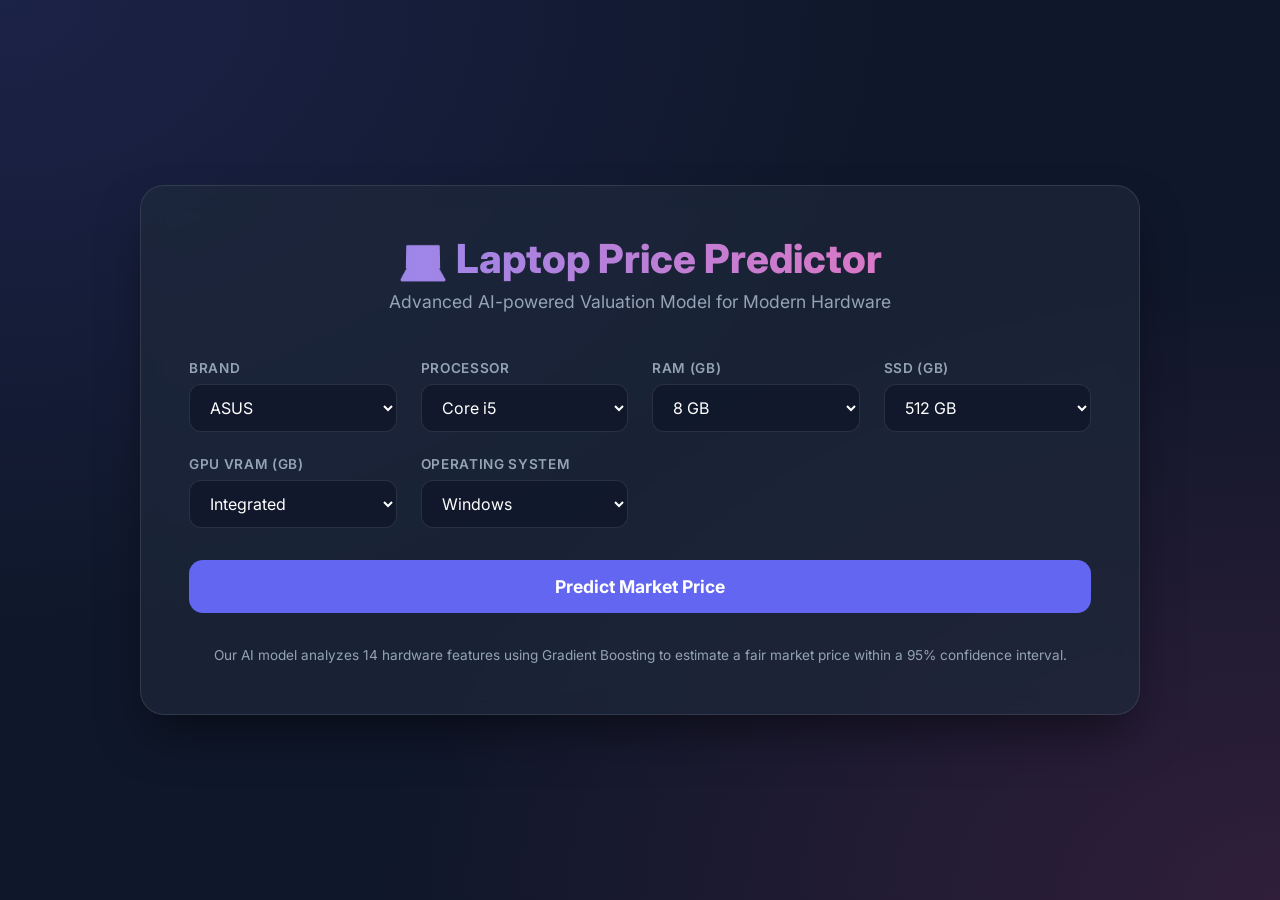
==== public/index.html @ 47f22354 "Upgrade to premium design and fix deployment size limits" ====
<!DOCTYPE html>
<html lang="en">
<head>
    <meta charset="UTF-8">
    <meta name="viewport" content="width=device-width, initial-scale=1.0">
    <title>Laptop Price Predictor | AI Valuation</title>
    <link rel="stylesheet" href="style.css">
    <link href="https://fonts.googleapis.com/css2?family=Inter:wght@400;600;700;800&display=swap" rel="stylesheet">
</head>
<body>
    <div class="container">
        <header>
            <h1>💻 Laptop Price Predictor</h1>
            <p>Advanced AI-powered Valuation Model for Modern Hardware</p>
        </header>

        <form id="predictionForm">
            <div class="grid">
                <!-- Brand & Processor -->
                <div class="input-group">
                    <label>Brand</label>
                    <select id="brand">
                        <option value="ASUS">ASUS</option>
                        <option value="Lenovo">Lenovo</option>
                        <option value="HP">HP</option>
                        <option value="DELL">DELL</option>
                        <option value="APPLE">APPLE</option>
                        <option value="acer">Acer</option>
                        <option value="MSI">MSI</option>
                    </select>
                </div>
                <div class="input-group">
                    <label>Processor</label>
                    <select id="processor">
                        <option value="Core i5">Core i5</option>
                        <option value="Core i3">Core i3</option>
                        <option value="Core i7">Core i7</option>
                        <option value="Core i9">Core i9</option>
                        <option value="Ryzen 5">Ryzen 5</option>
                        <option value="Ryzen 7">Ryzen 7</option>
                        <option value="M1">M1</option>
                    </select>
                </div>
                <div class="input-group">
                    <label>RAM (GB)</label>
                    <select id="ram">
                        <option value="4">4 GB</option>
                        <option value="8" selected>8 GB</option>
                        <option value="16">16 GB</option>
                        <option value="32">32 GB</option>
                        <option value="64">64 GB</option>
                    </select>
                </div>
                <div class="input-group">
                    <label>SSD (GB)</label>
                    <select id="ssd">
                        <option value="0">None</option>
                        <option value="128">128 GB</option>
                        <option value="256">256 GB</option>
                        <option value="512" selected>512 GB</option>
                        <option value="1024">1 TB</option>
                        <option value="2048">2 TB</option>
                    </select>
                </div>
                <div class="input-group">
                    <label>GPU VRAM (GB)</label>
                    <select id="gpu">
                        <option value="0">Integrated</option>
                        <option value="2">2 GB</option>
                        <option value="4">4 GB</option>
                        <option value="6">6 GB</option>
                        <option value="8">8 GB</option>
                    </select>
                </div>
                <div class="input-group">
                    <label>Operating System</label>
                    <select id="os">
                        <option value="Windows">Windows</option>
                        <option value="Mac">Mac OS</option>
                        <option value="DOS">DOS / Linux</option>
                    </select>
                </div>
            </div>

            <button type="submit" class="btn-predict">
                <span class="btn-text">Predict Market Price</span>
                <div class="loading-spinner"></div>
            </button>
        </form>

        <div id="resultCard" class="result-card">
            <p style="color: var(--text-muted); font-weight: 600; margin-bottom: 0.5rem;">Estimated Market Value</p>
            <div id="priceOutput" class="result-price">₹0.00</div>
            <p style="color: #4ade80; font-size: 0.9rem; margin-top: 1rem;">Based on current market trends & hardware specifications</p>
        </div>

        <div class="info-banner">
            Our AI model analyzes 14 hardware features using Gradient Boosting to estimate a fair market price within a 95% confidence interval.
        </div>
    </div>

    <script src="script.js"></script>
</body>
</html>
---- public/style.css ----
:root {
    --primary: #6366f1;
    --primary-hover: #4f46e5;
    --secondary: #ec4899;
    --bg-dark: #0f172a;
    --card-bg: rgba(30, 41, 59, 0.7);
    --border: rgba(255, 255, 255, 0.1);
    --text-main: #f8fafc;
    --text-muted: #94a3b8;
}

* {
    margin: 0;
    padding: 0;
    box-sizing: border-box;
    font-family: 'Inter', sans-serif;
}

body {
    background: var(--bg-dark);
    background-image: 
        radial-gradient(at 0% 0%, rgba(99, 102, 241, 0.15) 0px, transparent 50%),
        radial-gradient(at 100% 100%, rgba(236, 72, 153, 0.15) 0px, transparent 50%);
    color: var(--text-main);
    min-height: 100vh;
    display: flex;
    justify-content: center;
    align-items: center;
    padding: 2rem;
}

.container {
    width: 100%;
    max-width: 1000px;
    background: var(--card-bg);
    backdrop-filter: blur(12px);
    border: 1px solid var(--border);
    border-radius: 24px;
    padding: 3rem;
    box-shadow: 0 25px 50px -12px rgba(0, 0, 0, 0.5);
    animation: fadeIn 0.8s ease-out;
}

@keyframes fadeIn {
    from { opacity: 0; transform: translateY(20px); }
    to { opacity: 1; transform: translateY(0); }
}

header {
    text-align: center;
    margin-bottom: 3rem;
}

header h1 {
    font-size: 2.5rem;
    font-weight: 800;
    margin-bottom: 0.5rem;
    background: linear-gradient(to right, #818cf8, #f472b6);
    -webkit-background-clip: text;
    -webkit-text-fill-color: transparent;
}

header p {
    color: var(--text-muted);
    font-size: 1.1rem;
}

.grid {
    display: grid;
    grid-template-columns: repeat(auto-fit, minmax(200px, 1fr));
    gap: 1.5rem;
    margin-bottom: 2rem;
}

.input-group {
    display: flex;
    flex-direction: column;
    gap: 0.5rem;
}

label {
    font-size: 0.85rem;
    font-weight: 600;
    color: var(--text-muted);
    text-transform: uppercase;
    letter-spacing: 0.05em;
}

select, input {
    background: rgba(15, 23, 42, 0.8);
    border: 1px solid var(--border);
    border-radius: 12px;
    padding: 0.75rem 1rem;
    color: white;
    font-size: 1rem;
    outline: none;
    transition: all 0.2s;
}

select:focus, input:focus {
    border-color: var(--primary);
    box-shadow: 0 0 0 4px rgba(99, 102, 241, 0.2);
}

.btn-predict {
    width: 100%;
    background: var(--primary);
    color: white;
    border: none;
    padding: 1rem;
    border-radius: 14px;
    font-size: 1.1rem;
    font-weight: 700;
    cursor: pointer;
    transition: all 0.3s cubic-bezier(0.4, 0, 0.2, 1);
    display: flex;
    justify-content: center;
    align-items: center;
    gap: 0.5rem;
}

.btn-predict:hover {
    background: var(--primary-hover);
    transform: translateY(-2px);
    box-shadow: 0 10px 15px -3px rgba(99, 102, 241, 0.4);
}

.btn-predict:active {
    transform: translateY(0);
}

.result-card {
    margin-top: 3rem;
    padding: 2rem;
    background: rgba(99, 102, 241, 0.1);
    border-radius: 20px;
    border: 1px solid rgba(99, 102, 241, 0.2);
    text-align: center;
    display: none;
}

.result-card.active {
    display: block;
    animation: zoomIn 0.5s cubic-bezier(0.34, 1.56, 0.64, 1);
}

@keyframes zoomIn {
    from { opacity: 0; transform: scale(0.9); }
    to { opacity: 1; transform: scale(1); }
}

.result-price {
    font-size: 3.5rem;
    font-weight: 800;
    color: #4ade80;
    text-shadow: 0 0 20px rgba(74, 222, 128, 0.3);
}

.loading-spinner {
    width: 24px;
    height: 24px;
    border: 3px solid rgba(255, 255, 255, 0.3);
    border-radius: 50%;
    border-top-color: white;
    animation: spin 0.8s linear infinite;
    display: none;
}

@keyframes spin {
    to { transform: rotate(360deg); }
}

.info-banner {
    margin-top: 2rem;
    font-size: 0.85rem;
    color: var(--text-muted);
    text-align: center;
    line-height: 1.6;
}
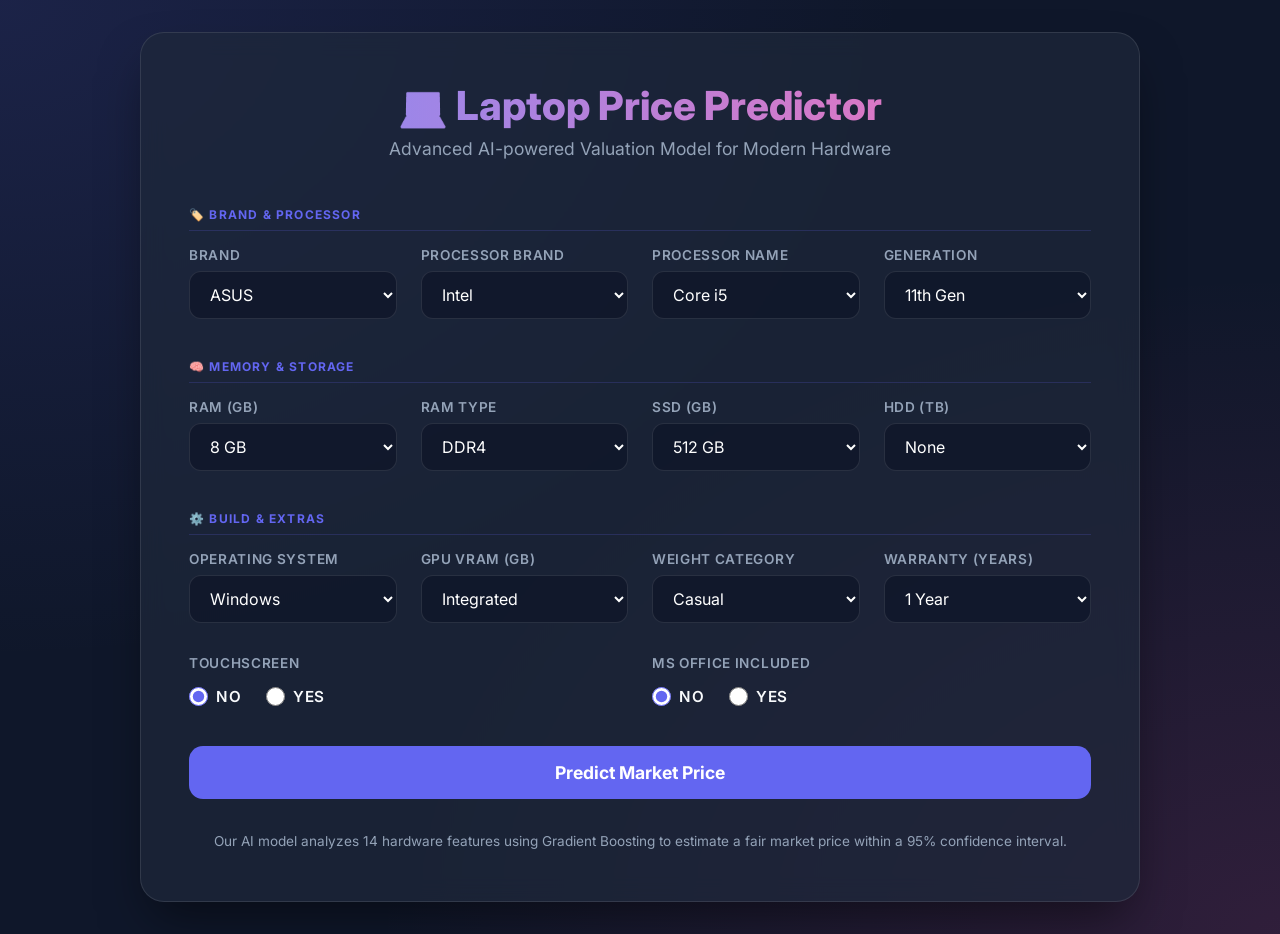
==== commit 4fc860b8: "Restore all features in the UI and improve layout" ====
--- a/public/index.html
+++ b/public/index.html
@@ -15,8 +15,9 @@
         </header>
 
         <form id="predictionForm">
+            <!-- Section: Brand & Processor -->
+            <h2 class="section-title">🏷️ Brand & Processor</h2>
             <div class="grid">
-                <!-- Brand & Processor -->
                 <div class="input-group">
                     <label>Brand</label>
                     <select id="brand">
@@ -24,31 +25,69 @@
                         <option value="Lenovo">Lenovo</option>
                         <option value="HP">HP</option>
                         <option value="DELL">DELL</option>
+                        <option value="acer">acer</option>
+                        <option value="MSI">MSI</option>
+                        <option value="Avita">Avita</option>
                         <option value="APPLE">APPLE</option>
-                        <option value="acer">Acer</option>
-                        <option value="MSI">MSI</option>
                     </select>
                 </div>
                 <div class="input-group">
-                    <label>Processor</label>
-                    <select id="processor">
+                    <label>Processor Brand</label>
+                    <select id="processor_brand">
+                        <option value="Intel">Intel</option>
+                        <option value="AMD">AMD</option>
+                        <option value="M1">M1</option>
+                    </select>
+                </div>
+                <div class="input-group">
+                    <label>Processor Name</label>
+                    <select id="processor_name">
                         <option value="Core i5">Core i5</option>
                         <option value="Core i3">Core i3</option>
                         <option value="Core i7">Core i7</option>
                         <option value="Core i9">Core i9</option>
                         <option value="Ryzen 5">Ryzen 5</option>
                         <option value="Ryzen 7">Ryzen 7</option>
+                        <option value="Ryzen 3">Ryzen 3</option>
                         <option value="M1">M1</option>
                     </select>
                 </div>
                 <div class="input-group">
+                    <label>Generation</label>
+                    <select id="processor_gnrtn">
+                        <option value="10th">10th Gen</option>
+                        <option value="11th" selected>11th Gen</option>
+                        <option value="12th">12th Gen</option>
+                        <option value="7th">7th Gen</option>
+                        <option value="8th">8th Gen</option>
+                        <option value="9th">9th Gen</option>
+                        <option value="4th">4th Gen</option>
+                        <option value="Not Available">N/A</option>
+                    </select>
+                </div>
+            </div>
+
+            <!-- Section: Memory & Storage -->
+            <h2 class="section-title">🧠 Memory & Storage</h2>
+            <div class="grid">
+                <div class="input-group">
                     <label>RAM (GB)</label>
-                    <select id="ram">
+                    <select id="ram_gb">
                         <option value="4">4 GB</option>
                         <option value="8" selected>8 GB</option>
                         <option value="16">16 GB</option>
                         <option value="32">32 GB</option>
                         <option value="64">64 GB</option>
+                    </select>
+                </div>
+                <div class="input-group">
+                    <label>RAM Type</label>
+                    <select id="ram_type">
+                        <option value="DDR4">DDR4</option>
+                        <option value="DDR5">DDR5</option>
+                        <option value="LPDDR3">LPDDR3</option>
+                        <option value="LPDDR4">LPDDR4</option>
+                        <option value="LPDDR4X">LPDDR4X</option>
                     </select>
                 </div>
                 <div class="input-group">
@@ -63,8 +102,29 @@
                     </select>
                 </div>
                 <div class="input-group">
+                    <label>HDD (TB)</label>
+                    <select id="hdd">
+                        <option value="0" selected>None</option>
+                        <option value="1">1 TB</option>
+                        <option value="2">2 TB</option>
+                    </select>
+                </div>
+            </div>
+
+            <!-- Section: Build & Extras -->
+            <h2 class="section-title">⚙️ Build & Extras</h2>
+            <div class="grid">
+                <div class="input-group">
+                    <label>Operating System</label>
+                    <select id="os">
+                        <option value="Windows">Windows</option>
+                        <option value="Mac">Mac</option>
+                        <option value="DOS">DOS / Linux</option>
+                    </select>
+                </div>
+                <div class="input-group">
                     <label>GPU VRAM (GB)</label>
-                    <select id="gpu">
+                    <select id="graphic_card_gb">
                         <option value="0">Integrated</option>
                         <option value="2">2 GB</option>
                         <option value="4">4 GB</option>
@@ -73,12 +133,38 @@
                     </select>
                 </div>
                 <div class="input-group">
-                    <label>Operating System</label>
-                    <select id="os">
-                        <option value="Windows">Windows</option>
-                        <option value="Mac">Mac OS</option>
-                        <option value="DOS">DOS / Linux</option>
+                    <label>Weight Category</label>
+                    <select id="weight">
+                        <option value="Casual">Casual</option>
+                        <option value="ThinNlight">Thin & Light</option>
+                        <option value="Gaming">Gaming</option>
                     </select>
+                </div>
+                <div class="input-group">
+                    <label>Warranty (Years)</label>
+                    <select id="warranty">
+                        <option value="0">No Warranty</option>
+                        <option value="1" selected>1 Year</option>
+                        <option value="2">2 Years</option>
+                        <option value="3">3 Years</option>
+                    </select>
+                </div>
+            </div>
+
+            <div class="grid" style="grid-template-columns: 1fr 1fr; margin-top: 1rem;">
+                <div class="input-group">
+                    <label>Touchscreen</label>
+                    <div class="radio-group">
+                        <label class="radio-label"><input type="radio" name="touchscreen" value="No" checked> No</label>
+                        <label class="radio-label"><input type="radio" name="touchscreen" value="Yes"> Yes</label>
+                    </div>
+                </div>
+                <div class="input-group">
+                    <label>MS Office Included</label>
+                    <div class="radio-group">
+                        <label class="radio-label"><input type="radio" name="msoffice" value="No" checked> No</label>
+                        <label class="radio-label"><input type="radio" name="msoffice" value="Yes"> Yes</label>
+                    </div>
                 </div>
             </div>
 
--- a/public/style.css
+++ b/public/style.css
@@ -129,6 +129,39 @@
     transform: translateY(0);
 }
 
+.section-title {
+    font-size: 0.75rem;
+    font-weight: 700;
+    color: var(--primary);
+    text-transform: uppercase;
+    letter-spacing: 0.1em;
+    margin: 2.5rem 0 1rem 0;
+    border-bottom: 1px solid rgba(99, 102, 241, 0.2);
+    padding-bottom: 0.5rem;
+}
+
+.radio-group {
+    display: flex;
+    gap: 1.5rem;
+    padding: 0.5rem 0;
+}
+
+.radio-label {
+    display: flex;
+    align-items: center;
+    gap: 0.5rem;
+    cursor: pointer;
+    font-size: 0.95rem;
+    color: var(--text-main);
+}
+
+.radio-label input {
+    cursor: pointer;
+    width: 1.2rem;
+    height: 1.2rem;
+    accent-color: var(--primary);
+}
+
 .result-card {
     margin-top: 3rem;
     padding: 2rem;
